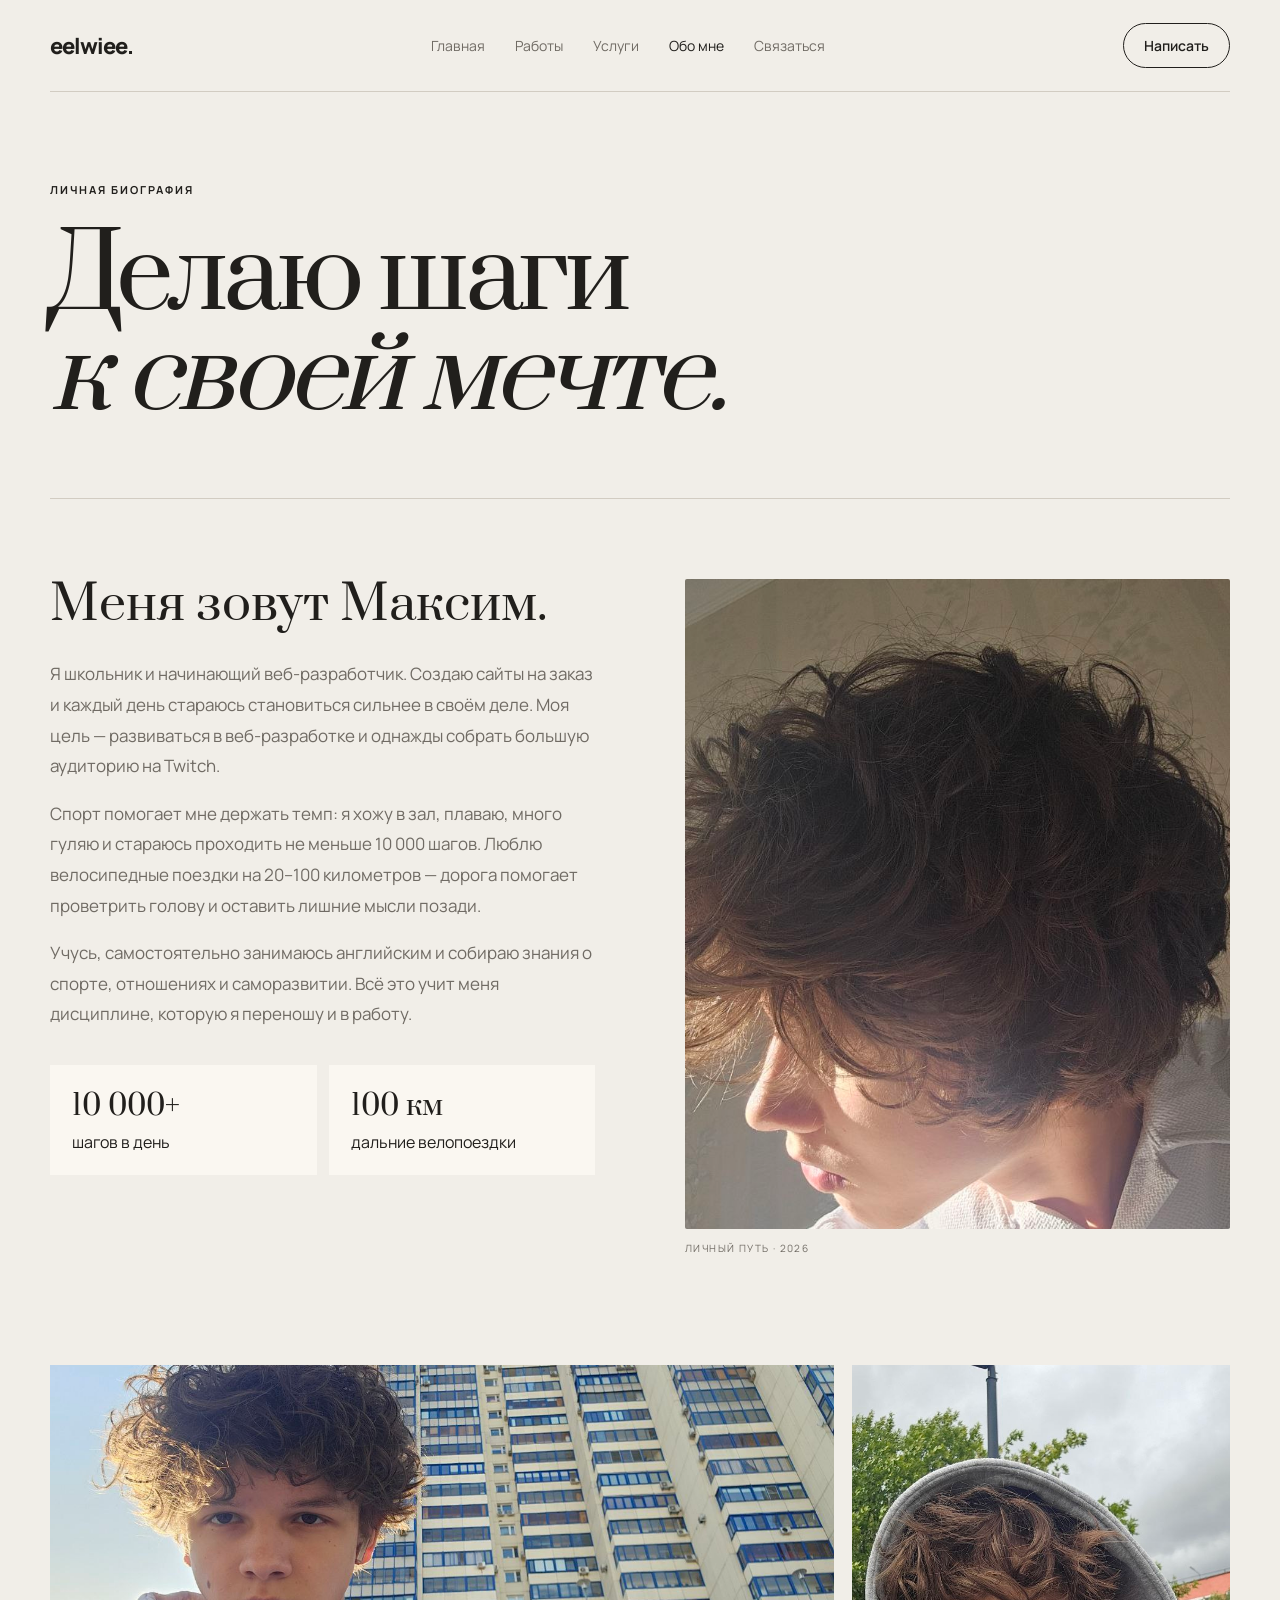
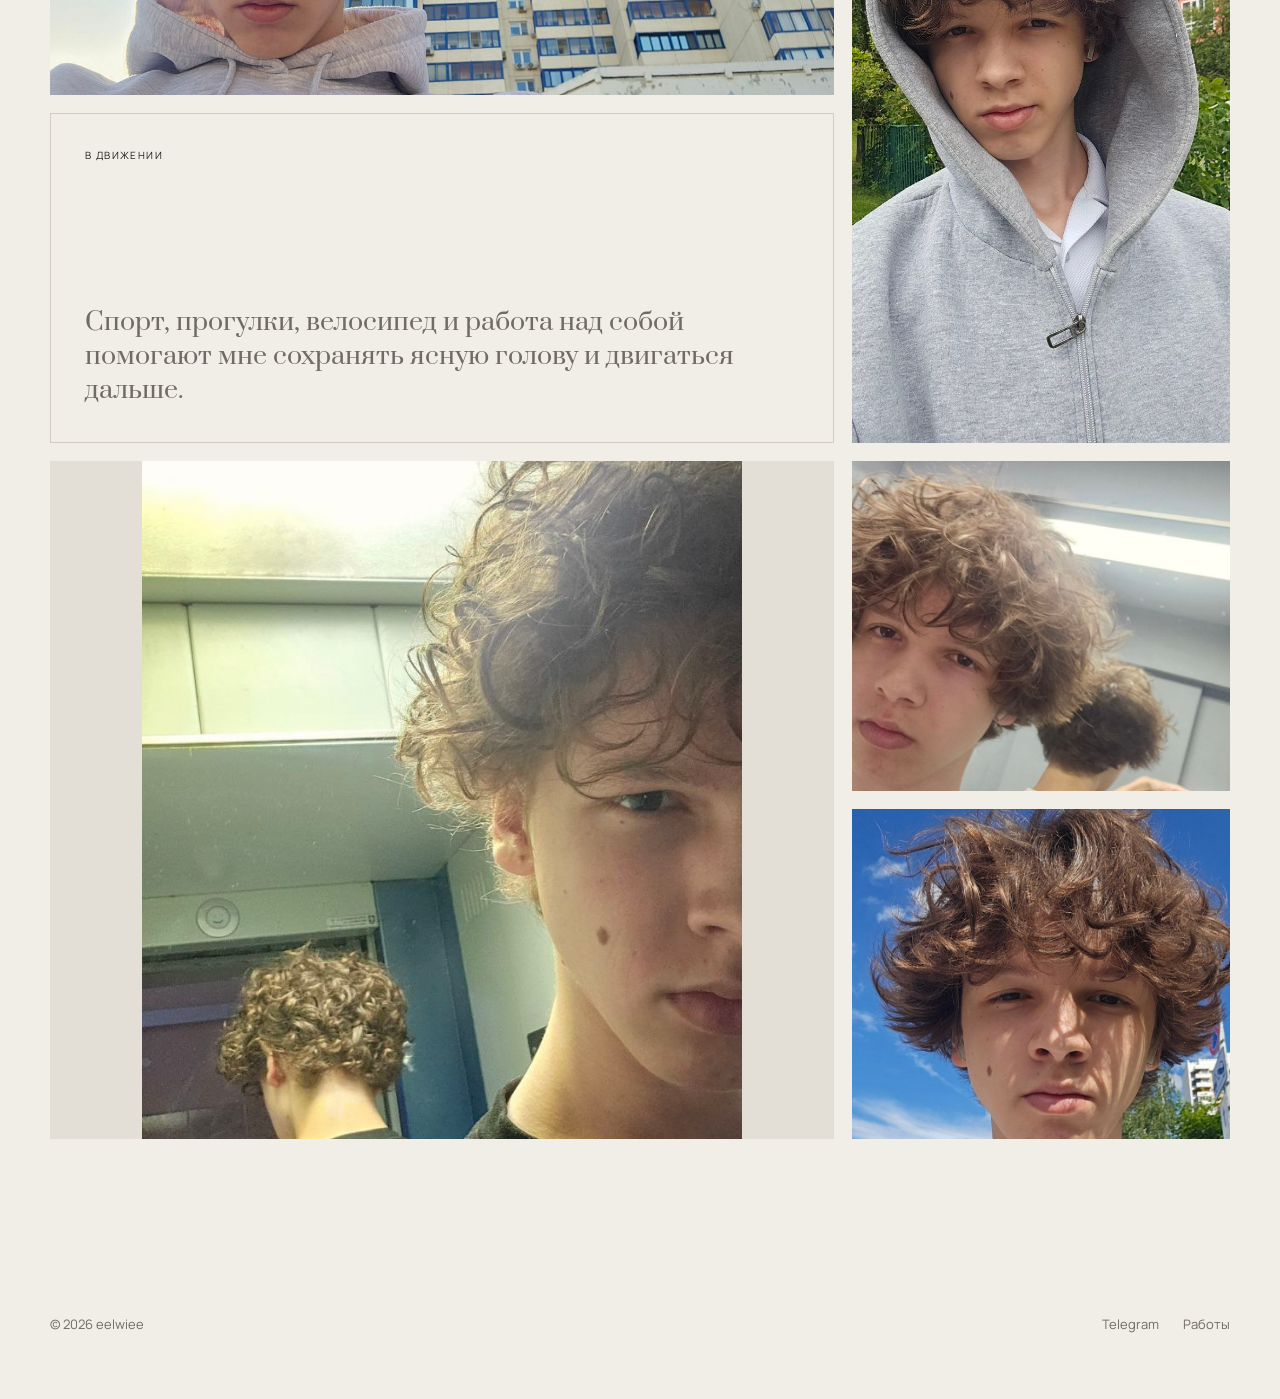
==== about.html @ b97e6ccf "Add files via upload" ====
<!doctype html>
<html lang="ru">
<head>
  <meta charset="utf-8">
  <meta name="viewport" content="width=device-width,initial-scale=1">
  <meta name="description" content="Биография Максима — веб-разработка, спорт и личный путь.">
  <title>Обо мне — eelwiee</title>
  <link rel="preconnect" href="https://fonts.googleapis.com">
  <link rel="preconnect" href="https://fonts.gstatic.com" crossorigin>
  <link href="https://fonts.googleapis.com/css2?family=Manrope:wght@400;500;600;700&family=Prata&display=swap" rel="stylesheet">
  <link rel="stylesheet" href="styles.css">
</head>
<body>
  <header class="header">
    <a class="logo" href="index.html">eelwiee<span>.</span></a>
    <nav class="nav"><a href="index.html">Главная</a><a href="portfolio.html">Работы</a><a href="services.html">Услуги</a><a class="active" href="about.html">Обо мне</a><a href="contact.html">Связаться</a></nav>
    <a class="header-cta" href="https://t.me/eelwiee" target="_blank" rel="noopener">Написать</a>
  </header>
  <main>
    <section class="page-hero wrap"><p class="kicker">Личная биография</p><h1>Делаю шаги<br><em>к своей мечте.</em></h1></section>
    <section class="about-layout wrap">
      <div class="about-copy">
        <h2>Меня зовут Максим.</h2>
        <p>Я школьник и начинающий веб-разработчик. Создаю сайты на заказ и каждый день стараюсь становиться сильнее в своём деле. Моя цель — развиваться в веб-разработке и однажды собрать большую аудиторию на Twitch.</p>
        <p>Спорт помогает мне держать темп: я хожу в зал, плаваю, много гуляю и стараюсь проходить не меньше 10 000 шагов. Люблю велосипедные поездки на 20–100 километров — дорога помогает проветрить голову и оставить лишние мысли позади.</p>
        <p>Учусь, самостоятельно занимаюсь английским и собираю знания о спорте, отношениях и саморазвитии. Всё это учит меня дисциплине, которую я переношу и в работу.</p>
        <div class="about-facts"><div><strong>10 000+</strong><span>шагов в день</span></div><div><strong>100 км</strong><span>дальние велопоездки</span></div></div>
      </div>
      <figure class="bio-portrait"><img src="assets/bio-04.png" alt="Максим в солнечном свете"><figcaption>Личный путь · 2026</figcaption></figure>
    </section>
    <section class="bio-gallery wrap" aria-label="Личные фотографии Максима">
      <figure class="bio-photo bio-photo--wide"><img src="assets/bio-01.png" alt="Максим на прогулке у дома" loading="lazy"></figure>
      <figure class="bio-photo bio-photo--portrait"><img src="assets/bio-02.png" alt="Портрет Максима на улице" loading="lazy"></figure>
      <div class="bio-gallery-note"><span>В движении</span><p>Спорт, прогулки, велосипед и работа над собой помогают мне сохранять ясную голову и двигаться дальше.</p></div>
      <figure class="bio-photo bio-photo--portrait bio-photo--framed"><img src="assets/bio-03-framed.png" alt="Максим перед зеркалом" loading="lazy"></figure>
      <figure class="bio-photo bio-photo--wide"><img src="assets/bio-05.png" alt="Портрет Максима" loading="lazy"></figure>
      <figure class="bio-photo bio-photo--wide bio-photo--sky"><img src="assets/bio-06.png" alt="Портрет Максима на фоне голубого неба" loading="lazy"></figure>
    </section>
  </main>
  <footer class="footer wrap"><span>© 2026 eelwiee</span><div><a href="https://t.me/eelwiee">Telegram</a><a href="portfolio.html">Работы</a></div></footer>
</body>
</html>
---- styles.css ----
:root{--paper:#f2eee7;--ink:#191816;--muted:#6d6962;--line:#d5cfc5;--coral:#ef6a50;--cream:#fffaf1;--dark:#22211f}*{box-sizing:border-box}html{scroll-behavior:smooth}body{margin:0;background:var(--paper);color:var(--ink);font-family:Manrope,sans-serif}a{color:inherit;text-decoration:none}.wrap,.header{width:min(1180px,calc(100% - 48px));margin-inline:auto}.header{height:92px;display:flex;align-items:center;justify-content:space-between;border-bottom:1px solid var(--line)}.logo{font-size:22px;font-weight:800;letter-spacing:-1px}.logo span,.kicker{color:var(--coral)}.nav{display:flex;gap:30px;font-size:14px;color:var(--muted)}.nav a{transition:.2s}.nav a:hover,.nav .active{color:var(--ink)}.header-cta{padding:12px 20px;border:1px solid var(--ink);border-radius:100px;font-size:14px;font-weight:600}.hero{padding:110px 0 120px}.kicker{margin:0 0 30px;font-size:11px;font-weight:700;letter-spacing:.18em;text-transform:uppercase}.hero h1,.section-title h2,.page-hero h1,.cta h2{margin:0;font-family:Prata,serif;font-weight:400;letter-spacing:-.045em;line-height:.98}.hero h1{font-size:clamp(58px,9vw,124px)}em{color:var(--coral);font-style:italic}.hero-bottom{margin-top:56px;display:flex;align-items:flex-end;justify-content:space-between;border-top:1px solid var(--line);padding-top:24px}.hero-bottom>p{max-width:540px;margin:0;color:var(--muted);font-size:18px;line-height:1.65}.actions{display:flex;align-items:center;gap:28px}.button{display:inline-flex;padding:16px 25px;background:var(--ink);color:white;border-radius:100px;font-weight:700;font-size:14px;transition:.25s}.button:hover{transform:translateY(-3px);background:var(--coral)}.text-link{font-size:14px;font-weight:700;border-bottom:1px solid}.work-preview{padding:100px 0}.section-title{display:flex;justify-content:space-between;align-items:flex-end;margin-bottom:48px}.section-title h2{font-size:clamp(42px,6vw,72px)}.project-grid{display:grid;grid-template-columns:1fr 1fr;gap:24px}.project{padding:18px;border-radius:8px}.project--peach{background:#e8c9b8}.project--ink{background:#29282a;color:white}.browser-frame{height:470px;background:white;overflow:hidden;border-radius:3px;position:relative}.browser-frame iframe{width:1440px;height:900px;border:0;transform:scale(.42);transform-origin:top left;pointer-events:none}.project-meta{display:flex;align-items:end;justify-content:space-between;padding:25px 7px 8px}.project-meta span{font-size:10px;text-transform:uppercase;letter-spacing:.12em;opacity:.65}.project-meta h3{margin:7px 0 0;font-family:Prata,serif;font-size:30px}.project-meta>a{width:46px;height:46px;border:1px solid currentColor;border-radius:50%;display:grid;place-items:center;font-size:20px;transition:.2s}.project-meta>a:hover{background:var(--coral);border-color:var(--coral);color:white}.short-offer{padding:110px 0}.offer-row{display:grid;grid-template-columns:70px 1fr 1fr;align-items:center;border-top:1px solid var(--line);padding:25px 0}.offer-row:last-of-type{border-bottom:1px solid var(--line)}.offer-row span{font-size:12px;color:var(--coral)}.offer-row h3{margin:0;font-family:Prata,serif;font-size:35px}.offer-row p{margin:0;color:var(--muted);line-height:1.6}.offer-link{display:inline-block;margin-top:30px}.cta{margin-top:80px;padding:90px;background:var(--coral);color:white;border-radius:8px}.cta .kicker{color:white;opacity:.75}.cta h2{font-size:clamp(48px,7vw,90px);margin-bottom:45px}.cta em{color:var(--cream)}.button--light{background:white;color:var(--ink)}.footer{height:150px;display:flex;align-items:center;justify-content:space-between;color:var(--muted);font-size:13px}.footer div{display:flex;gap:24px}.footer a:hover{color:var(--coral)}
/* Inner pages */
.page-hero{padding:90px 0 70px;border-bottom:1px solid var(--line)}.page-hero h1{font-size:clamp(55px,8vw,105px)}.page-hero p:last-child{max-width:560px;margin:30px 0 0;color:var(--muted);font-size:18px;line-height:1.65}.portfolio-list{padding:70px 0 110px}.portfolio-case{display:grid;grid-template-columns:1.15fr .85fr;gap:55px;padding:55px 0;border-bottom:1px solid var(--line)}.portfolio-case:first-child{padding-top:0}.case-preview{height:540px;padding:16px;border-radius:7px}.case-preview iframe{width:1440px;height:1000px;border:0;transform:scale(.43);transform-origin:top left;pointer-events:none}.case-copy{align-self:center}.case-copy .number{font-size:12px;color:var(--coral)}.case-copy h2{font:400 55px/1 Prata,serif;margin:22px 0}.case-copy p{color:var(--muted);line-height:1.7;margin:0 0 30px}.tags{display:flex;flex-wrap:wrap;gap:8px;margin-bottom:35px}.tags span{border:1px solid var(--line);border-radius:100px;padding:8px 12px;font-size:11px}.services-list{padding:50px 0 110px}.service-line{display:grid;grid-template-columns:60px 1fr 1fr;gap:35px;padding:38px 0;border-bottom:1px solid var(--line)}.service-line h2{font:400 42px/1.1 Prata,serif;margin:0}.service-line p{margin:0;color:var(--muted);line-height:1.7}.service-line .number{color:var(--coral);font-size:12px}.note-box{margin-top:60px;background:var(--cream);padding:45px;display:flex;justify-content:space-between;align-items:center}.note-box h3{font:400 32px Prata,serif;margin:0}.about-layout{display:grid;grid-template-columns:1fr 1fr;gap:90px;padding:80px 0 110px}.about-copy h2{font:400 48px/1.1 Prata,serif;margin:0 0 28px}.about-copy p{color:var(--muted);font-size:17px;line-height:1.8}.about-facts{display:grid;grid-template-columns:1fr 1fr;gap:12px;margin-top:35px}.about-facts div{padding:22px;background:var(--cream)}.about-facts strong{display:block;font:400 28px Prata,serif;margin-bottom:6px}.photo-placeholder{min-height:620px;background:#dfd8ce;display:grid;place-items:center;text-align:center;color:var(--muted);padding:30px}.photo-placeholder span{font:400 30px Prata,serif}.contact-layout{display:grid;grid-template-columns:1fr 1fr;gap:70px;padding:80px 0 120px}.contact-links{display:grid;gap:12px}.contact-link{display:flex;align-items:center;justify-content:space-between;padding:24px;border:1px solid var(--line);font-size:20px}.contact-link:hover{background:var(--coral);color:white;border-color:var(--coral)}.contact-copy h2{font:400 48px/1.1 Prata,serif;margin:0 0 25px}.contact-copy p{color:var(--muted);line-height:1.7}.contact-note{margin-top:30px;padding-top:20px;border-top:1px solid var(--line);font-size:13px!important}
@media(max-width:760px){.wrap,.header{width:min(100% - 28px,1180px)}.header{height:auto;padding:20px 0;flex-wrap:wrap;gap:18px}.nav{order:3;width:100%;overflow-x:auto;gap:20px;padding-bottom:4px}.header-cta{padding:9px 14px}.hero{padding:70px 0 80px}.hero h1{font-size:52px}.hero-bottom,.section-title{display:block}.hero-bottom .actions{margin-top:30px}.actions{align-items:flex-start;flex-direction:column;gap:18px}.work-preview,.short-offer{padding:70px 0}.section-title h2{font-size:44px}.section-title .kicker{margin-bottom:20px}.project-grid{grid-template-columns:1fr}.browser-frame{height:350px}.browser-frame iframe{transform:scale(.29)}.offer-row{grid-template-columns:35px 1fr}.offer-row p{grid-column:2;margin-top:10px}.offer-row h3{font-size:29px}.cta{margin-top:30px;padding:55px 25px}.footer{height:auto;padding:40px 0;align-items:flex-start;gap:24px}.footer div{flex-direction:column;gap:10px}.portfolio-case,.about-layout,.contact-layout{grid-template-columns:1fr;gap:35px}.portfolio-case{padding:40px 0}.case-preview{height:370px;overflow:hidden}.case-preview iframe{transform:scale(.29)}.case-copy h2{font-size:43px}.service-line{grid-template-columns:35px 1fr;gap:15px}.service-line p{grid-column:2}.service-line h2{font-size:32px}.note-box{display:block;padding:30px}.note-box .button{margin-top:25px}.about-layout{padding-top:50px}.photo-placeholder{min-height:430px;order:-1}.contact-layout{padding-top:50px}.page-hero{padding-top:65px}}

/* Portfolio details sit inside the visual field instead of a narrow side column. */
.portfolio-case{position:relative;display:block;padding:55px 0}
.case-preview{width:100%;height:620px;min-width:0;overflow:hidden}
.case-copy{position:absolute;z-index:2;right:44px;top:50%;width:min(390px,42%);padding:38px;background:rgba(242,238,231,.94);border:1px solid rgba(25,24,22,.12);border-radius:6px;box-shadow:0 18px 50px rgba(25,24,22,.12);transform:translateY(-50%);backdrop-filter:blur(12px)}
.portfolio-case:nth-child(2) .case-copy{background:rgba(242,238,231,.96)}

@media(max-width:760px){.portfolio-case{padding:35px 0}.case-preview{height:390px}.case-copy{position:relative;right:auto;top:auto;width:calc(100% - 28px);margin:-90px auto 0;padding:26px;transform:none}.case-copy h2{font-size:42px}}

/* Keep both featured projects inside the viewport. */
.project-grid{grid-template-columns:repeat(2,minmax(0,1fr));max-width:100%;overflow:hidden}
.project{min-width:0;max-width:100%;overflow:hidden}
.browser-frame{width:100%;height:390px}
.browser-frame iframe{display:block;transform:scale(.38)}

@media(max-width:760px){.project-grid{grid-template-columns:1fr;overflow:visible}.browser-frame{height:350px}.browser-frame iframe{transform:scale(.29)}}

/* Collaboration form */
.collab{margin-top:80px;padding:78px;display:grid;grid-template-columns:minmax(0,.9fr) minmax(360px,1fr);gap:100px;background:linear-gradient(135deg,#362a2d 0%,#211b1d 70%);color:#fff;border-radius:34px}.collab-intro{align-self:center}.collab-intro .kicker{color:#f3a9b6}.collab-intro h2{margin:0;font:400 clamp(45px,5vw,70px)/1.04 Prata,serif;letter-spacing:-.04em}.collab-intro h2 em{color:#f28ca4}.collab-intro>p:not(.kicker){max-width:430px;margin:34px 0 25px;color:#c5babe;font-size:16px;line-height:1.7}.collab-intro>a{color:#f4a4b5;font-weight:700;border-bottom:1px solid}.collab-form{display:grid;gap:26px}.collab-form label{display:grid;gap:10px}.collab-form label>span{color:#afa4a7;font-size:10px;font-weight:700;letter-spacing:.12em;text-transform:uppercase}.collab-form input,.collab-form select,.collab-form textarea{width:100%;padding:9px 3px 13px;border:0;border-bottom:1px solid #685c60;border-radius:0;outline:0;background:transparent;color:white;font:500 16px Manrope,sans-serif}.collab-form input:focus,.collab-form select:focus,.collab-form textarea:focus{border-color:#f28ca4}.collab-form input::placeholder,.collab-form textarea::placeholder{color:#746a6d}.collab-form select option{background:#292124;color:white}.collab-form textarea{resize:vertical;min-height:105px}.collab-submit{width:max-content;min-width:230px;padding:17px 23px;border:0;border-radius:100px;background:#f2a0b3;color:#2b2023;font:700 12px Manrope,sans-serif;letter-spacing:.08em;text-transform:uppercase;cursor:pointer;transition:.25s}.collab-submit b{margin-left:22px}.collab-submit:hover{background:white;transform:translateY(-2px)}.form-hint{margin:0;color:#756b6e;font-size:10px;line-height:1.5}.social-strip{padding:45px 0 80px;display:grid;grid-template-columns:repeat(3,1fr);gap:14px}.social-strip a{display:flex;justify-content:space-between;padding:22px 0;border-bottom:1px solid var(--line);font-weight:600}.social-strip a:hover{color:var(--coral)}

@media(max-width:850px){.collab{padding:45px 28px;grid-template-columns:1fr;gap:60px;border-radius:24px}.collab-form{gap:23px}.collab-submit{width:100%}.social-strip{grid-template-columns:1fr;padding-top:30px}}

/* Monochrome art direction */
:root{--paper:#f1eee8;--ink:#211f1c;--muted:#706b64;--line:#d2ccc2;--coral:#2d2a26;--cream:#faf7f1;--dark:#211f1c}
.logo span,.kicker{color:var(--ink)}
.button:hover{background:#514c45}
.hero em,.page-hero em{color:var(--ink)}
.project--peach{background:#d9d3c9}
.project--ink{background:#292622}
.browser-frame iframe,.case-preview iframe{filter:grayscale(1) sepia(.08) contrast(.97)}
.project-meta>a:hover{background:#fff;border-color:#fff;color:#111}
.offer-row span,.case-copy .number,.service-line .number{color:#39352f}
.cta{background:#24211e}
.cta .kicker{color:#fff}
.cta em{color:#cfc8bd}
.contact-link:hover{background:#292622;border-color:#292622}
.photo-placeholder{background:#ddd7cd}
.case-copy,.portfolio-case:nth-child(2) .case-copy{background:rgba(247,243,236,.95);border-color:rgba(45,40,34,.13);box-shadow:0 18px 50px rgba(45,40,34,.12)}
.collab{background:linear-gradient(135deg,#302c28 0%,#191715 72%)}
.collab-intro .kicker,.collab-intro h2 em,.collab-intro>a{color:#fff}
.collab-intro>p:not(.kicker){color:#c7c0b6}
.collab-form label>span{color:#b4ada4}
.collab-form input,.collab-form select,.collab-form textarea{border-color:#615b54}
.collab-form input:focus,.collab-form select:focus,.collab-form textarea:focus{border-color:#fff}
.collab-form input::placeholder,.collab-form textarea::placeholder{color:#8b847c}
.collab-form select option{background:#211f1c}
.collab-submit{background:#f1eee8;color:#211f1c}
.collab-submit:hover{background:#d8d1c7}
.form-hint{color:#948d84}
.social-strip a:hover{color:#39352f}

/* Biography photography */
.bio-portrait{margin:0;align-self:start}.bio-portrait img,.bio-photo img{display:block;width:100%;height:100%;object-fit:cover;filter:grayscale(.82) sepia(.12) contrast(.94)}.bio-portrait img{height:650px;object-position:53% center;border-radius:2px}.bio-portrait figcaption{padding-top:12px;color:var(--muted);font-size:10px;letter-spacing:.14em;text-transform:uppercase}.bio-gallery{display:grid;grid-template-columns:1.35fr .65fr;grid-auto-rows:330px;gap:18px;padding-bottom:110px}.bio-photo{margin:0;overflow:hidden;background:#d9d3c9}.bio-photo--wide{grid-row:span 1}.bio-photo--portrait{grid-row:span 2}.bio-photo:nth-of-type(1) img{object-position:center 42%}.bio-photo:nth-of-type(2) img{object-position:center 25%}.bio-photo:nth-of-type(3) img{object-position:center 22%}.bio-photo:nth-of-type(4) img{object-position:center 37%}.bio-gallery-note{display:flex;flex-direction:column;justify-content:space-between;padding:34px;border:1px solid var(--line)}.bio-gallery-note span{font-size:10px;letter-spacing:.14em;text-transform:uppercase}.bio-gallery-note p{margin:0;color:var(--muted);font:400 25px/1.35 Prata,serif}

@media(max-width:760px){.bio-portrait img{height:520px}.bio-gallery{grid-template-columns:1fr;grid-auto-rows:auto;gap:12px;padding-bottom:70px}.bio-photo,.bio-photo--portrait,.bio-photo--wide{grid-row:auto;height:430px}.bio-photo--wide{height:260px}.bio-gallery-note{min-height:260px;padding:26px}.bio-gallery-note p{font-size:22px}}

/* Keep portfolio previews and personal photography in their original colors. */
.browser-frame iframe,.case-preview iframe,.bio-portrait img,.bio-photo img{filter:none}

.bio-photo--framed{background:#e4dfd6}
.bio-photo--framed img{object-fit:contain;object-position:center}
.bio-photo--sky{background:#d9d3c9}
.bio-photo--sky::before{content:none}
.bio-photo--sky img{object-fit:cover;object-position:center 28%;filter:none}
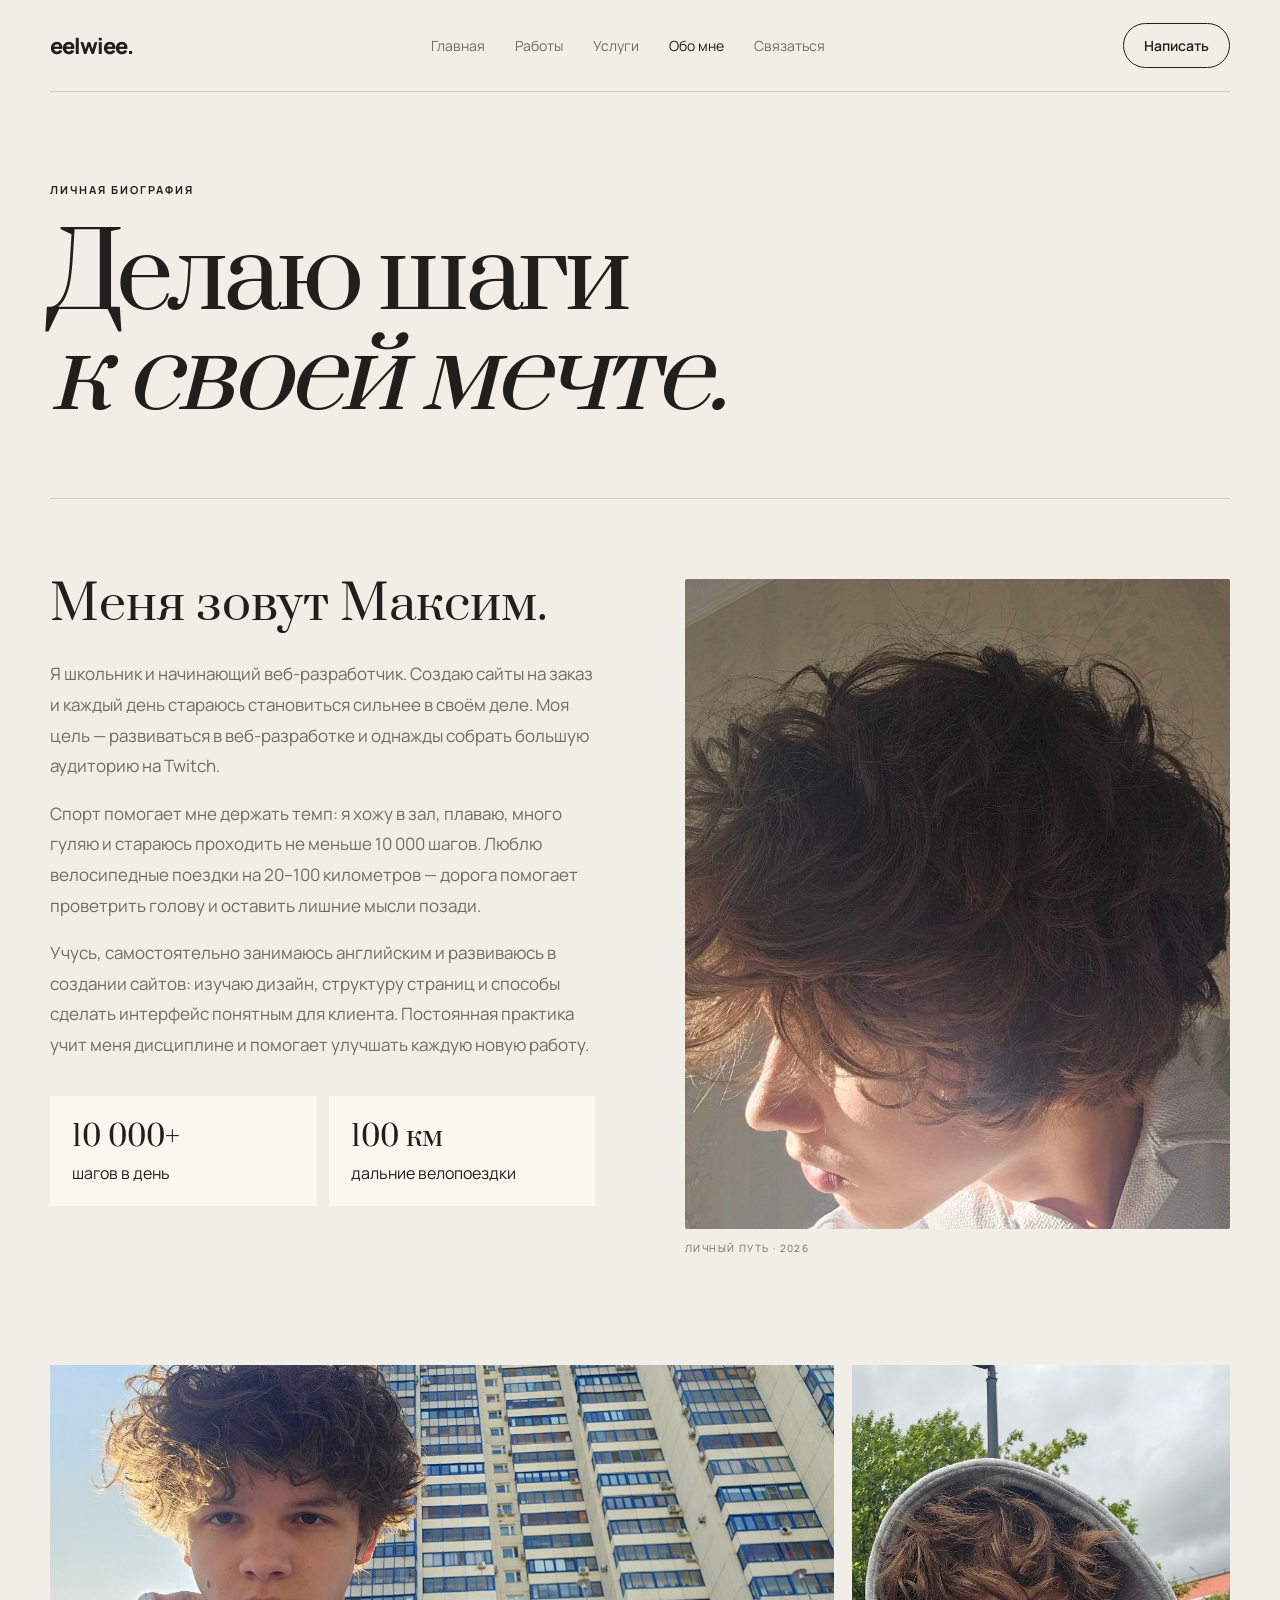
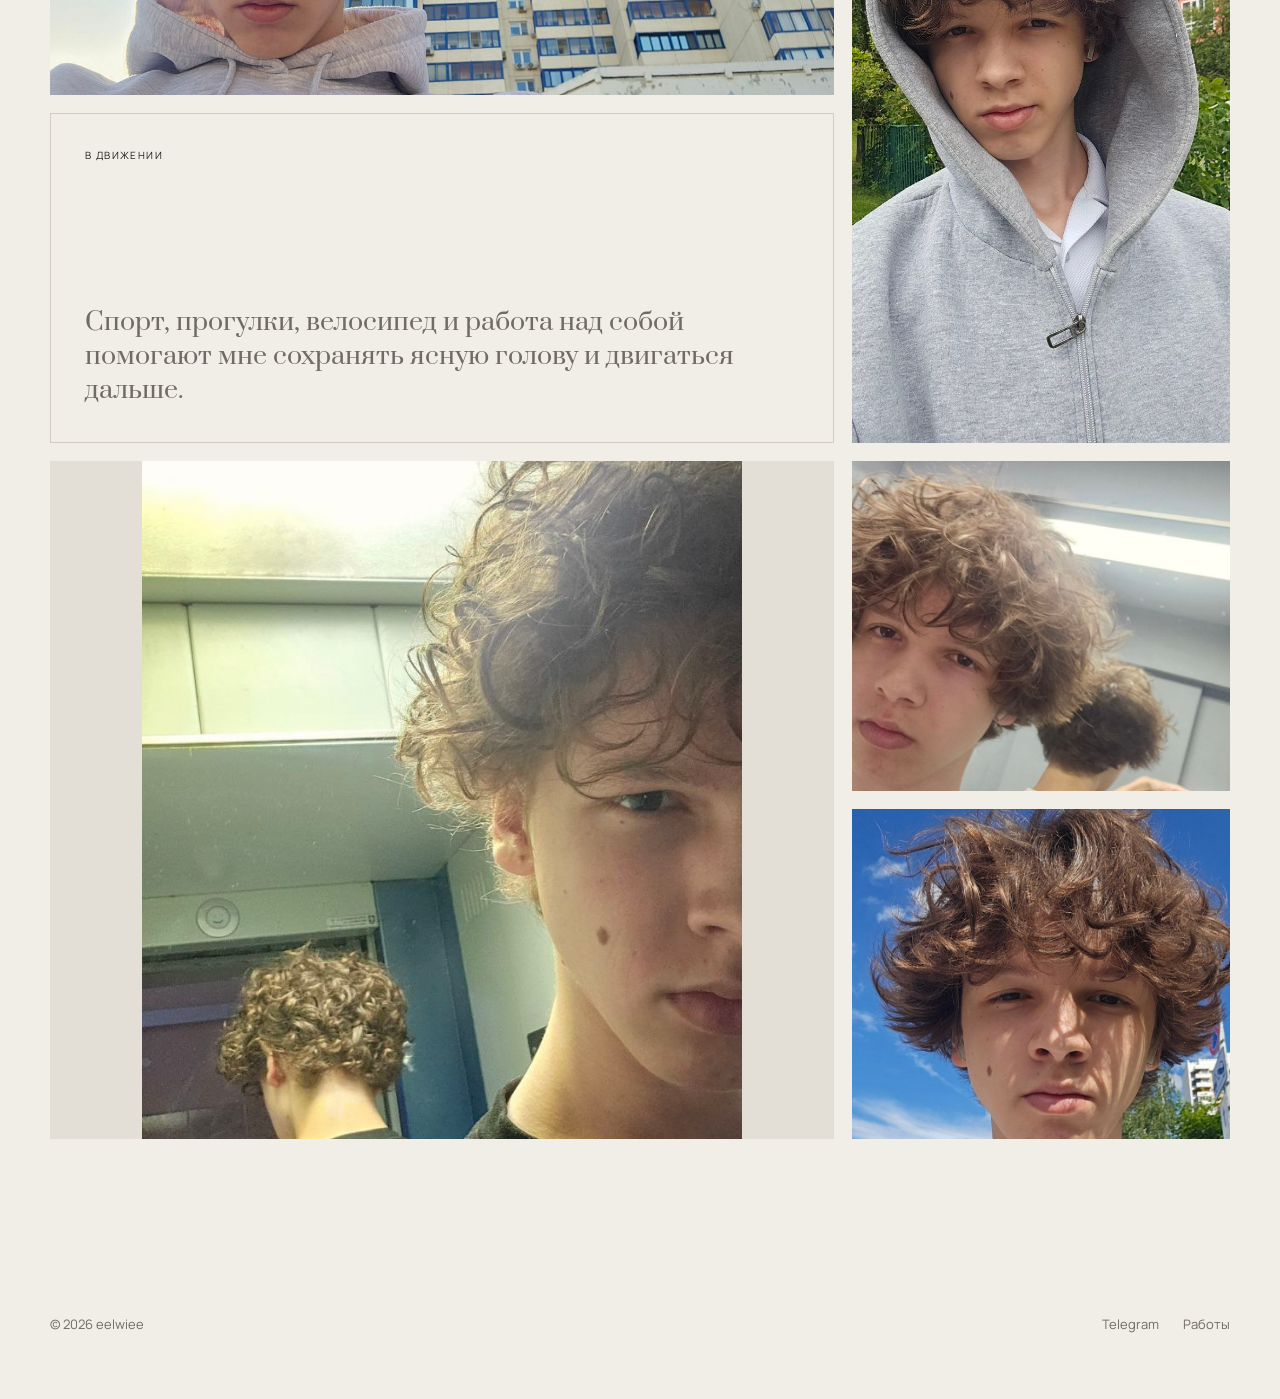
==== commit bd8f589d: "Add files via upload" ====
--- a/about.html
+++ b/about.html
@@ -23,7 +23,7 @@
         <h2>Меня зовут Максим.</h2>
         <p>Я школьник и начинающий веб-разработчик. Создаю сайты на заказ и каждый день стараюсь становиться сильнее в своём деле. Моя цель — развиваться в веб-разработке и однажды собрать большую аудиторию на Twitch.</p>
         <p>Спорт помогает мне держать темп: я хожу в зал, плаваю, много гуляю и стараюсь проходить не меньше 10 000 шагов. Люблю велосипедные поездки на 20–100 километров — дорога помогает проветрить голову и оставить лишние мысли позади.</p>
-        <p>Учусь, самостоятельно занимаюсь английским и собираю знания о спорте, отношениях и саморазвитии. Всё это учит меня дисциплине, которую я переношу и в работу.</p>
+        <p>Учусь, самостоятельно занимаюсь английским и развиваюсь в создании сайтов: изучаю дизайн, структуру страниц и способы сделать интерфейс понятным для клиента. Постоянная практика учит меня дисциплине и помогает улучшать каждую новую работу.</p>
         <div class="about-facts"><div><strong>10 000+</strong><span>шагов в день</span></div><div><strong>100 км</strong><span>дальние велопоездки</span></div></div>
       </div>
       <figure class="bio-portrait"><img src="assets/bio-04.png" alt="Максим в солнечном свете"><figcaption>Личный путь · 2026</figcaption></figure>
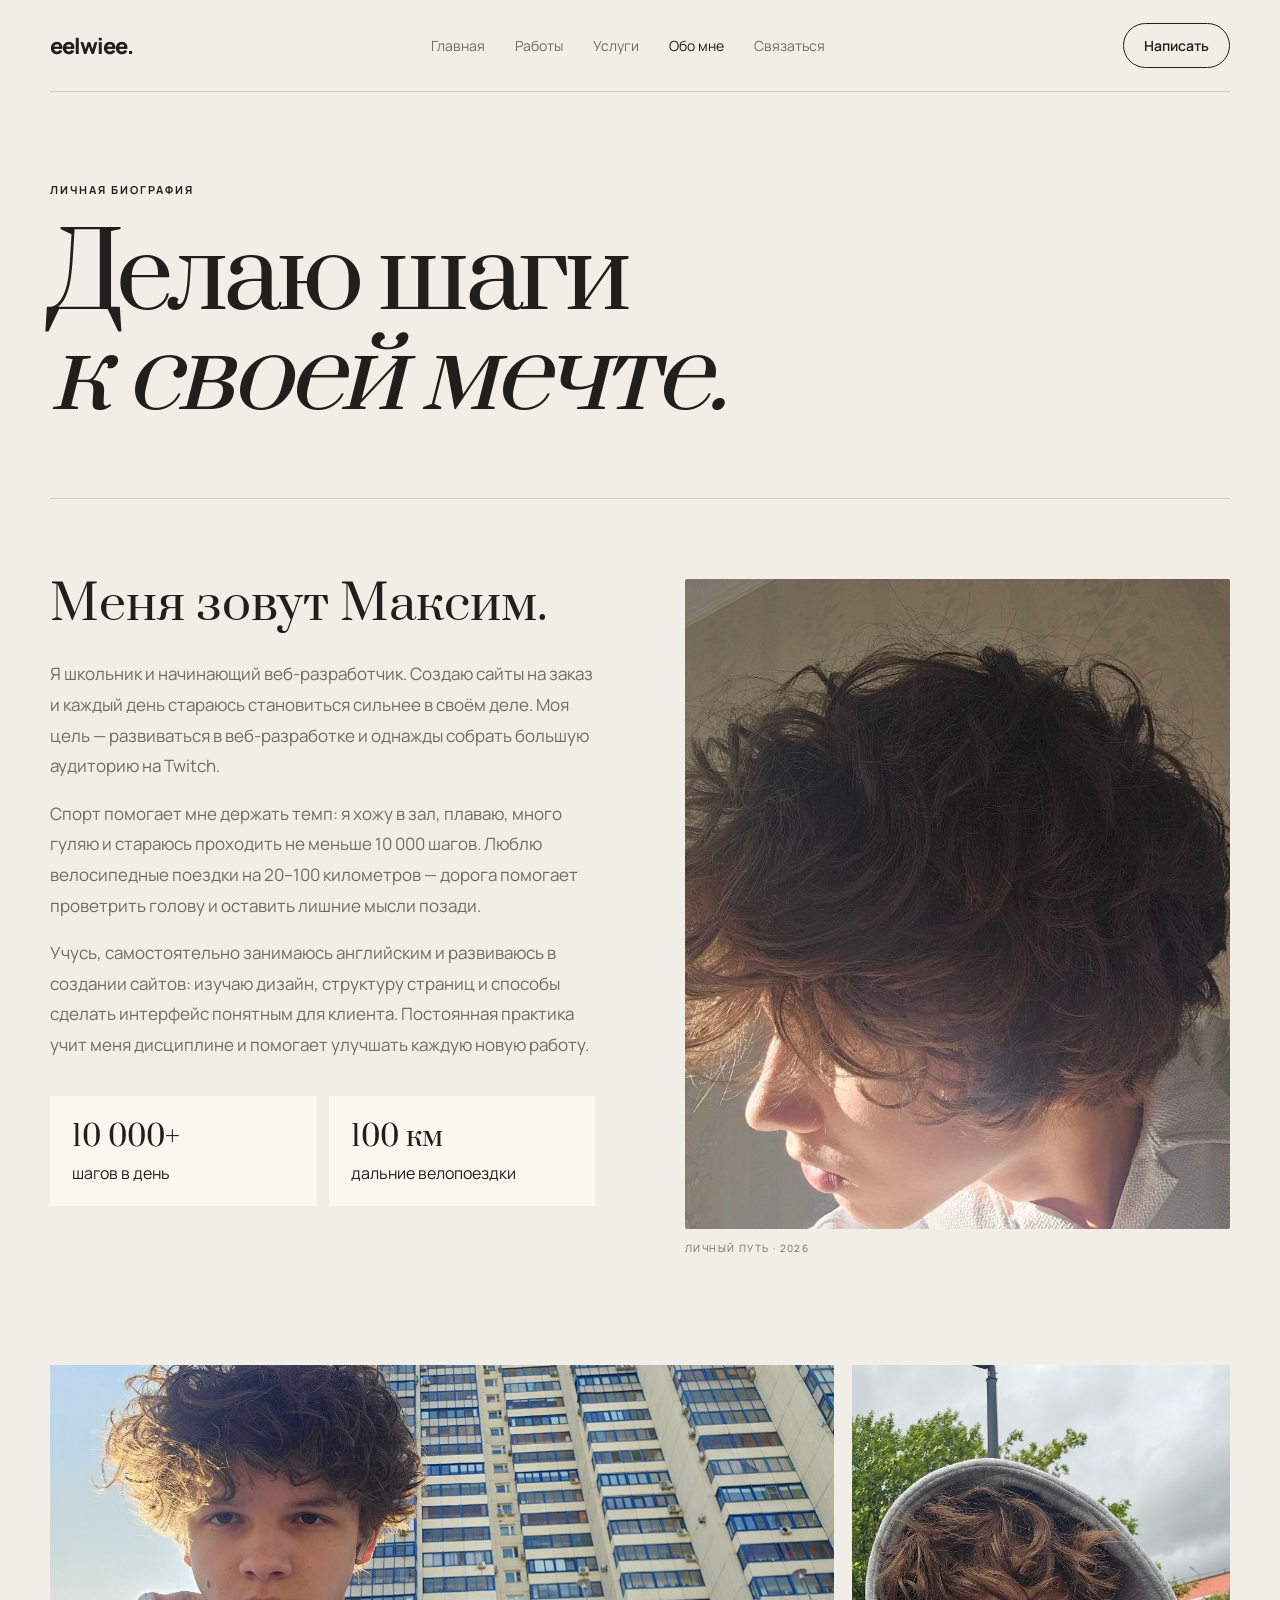
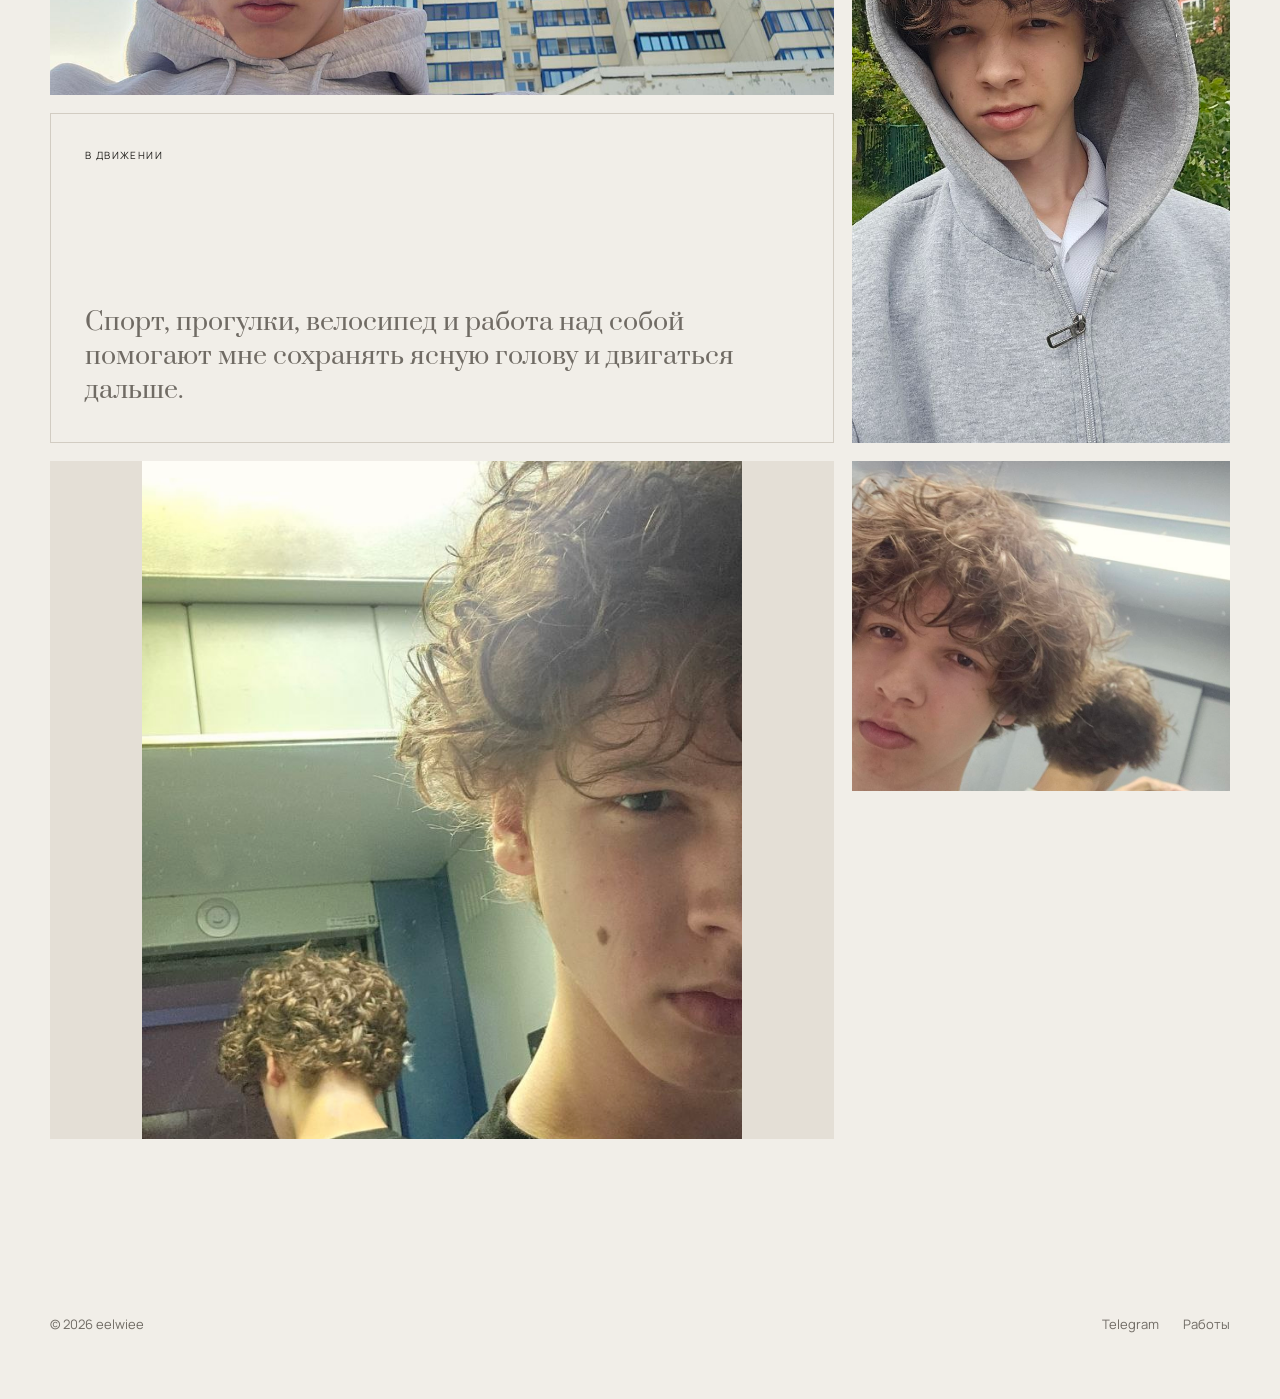
==== commit d0643c3f: "Add files via upload" ====
--- a/about.html
+++ b/about.html
@@ -34,7 +34,6 @@
       <div class="bio-gallery-note"><span>В движении</span><p>Спорт, прогулки, велосипед и работа над собой помогают мне сохранять ясную голову и двигаться дальше.</p></div>
       <figure class="bio-photo bio-photo--portrait bio-photo--framed"><img src="assets/bio-03-framed.png" alt="Максим перед зеркалом" loading="lazy"></figure>
       <figure class="bio-photo bio-photo--wide"><img src="assets/bio-05.png" alt="Портрет Максима" loading="lazy"></figure>
-      <figure class="bio-photo bio-photo--wide bio-photo--sky"><img src="assets/bio-06.png" alt="Портрет Максима на фоне голубого неба" loading="lazy"></figure>
     </section>
   </main>
   <footer class="footer wrap"><span>© 2026 eelwiee</span><div><a href="https://t.me/eelwiee">Telegram</a><a href="portfolio.html">Работы</a></div></footer>
--- a/styles.css
+++ b/styles.css
@@ -63,6 +63,3 @@
 
 .bio-photo--framed{background:#e4dfd6}
 .bio-photo--framed img{object-fit:contain;object-position:center}
-.bio-photo--sky{background:#d9d3c9}
-.bio-photo--sky::before{content:none}
-.bio-photo--sky img{object-fit:cover;object-position:center 28%;filter:none}
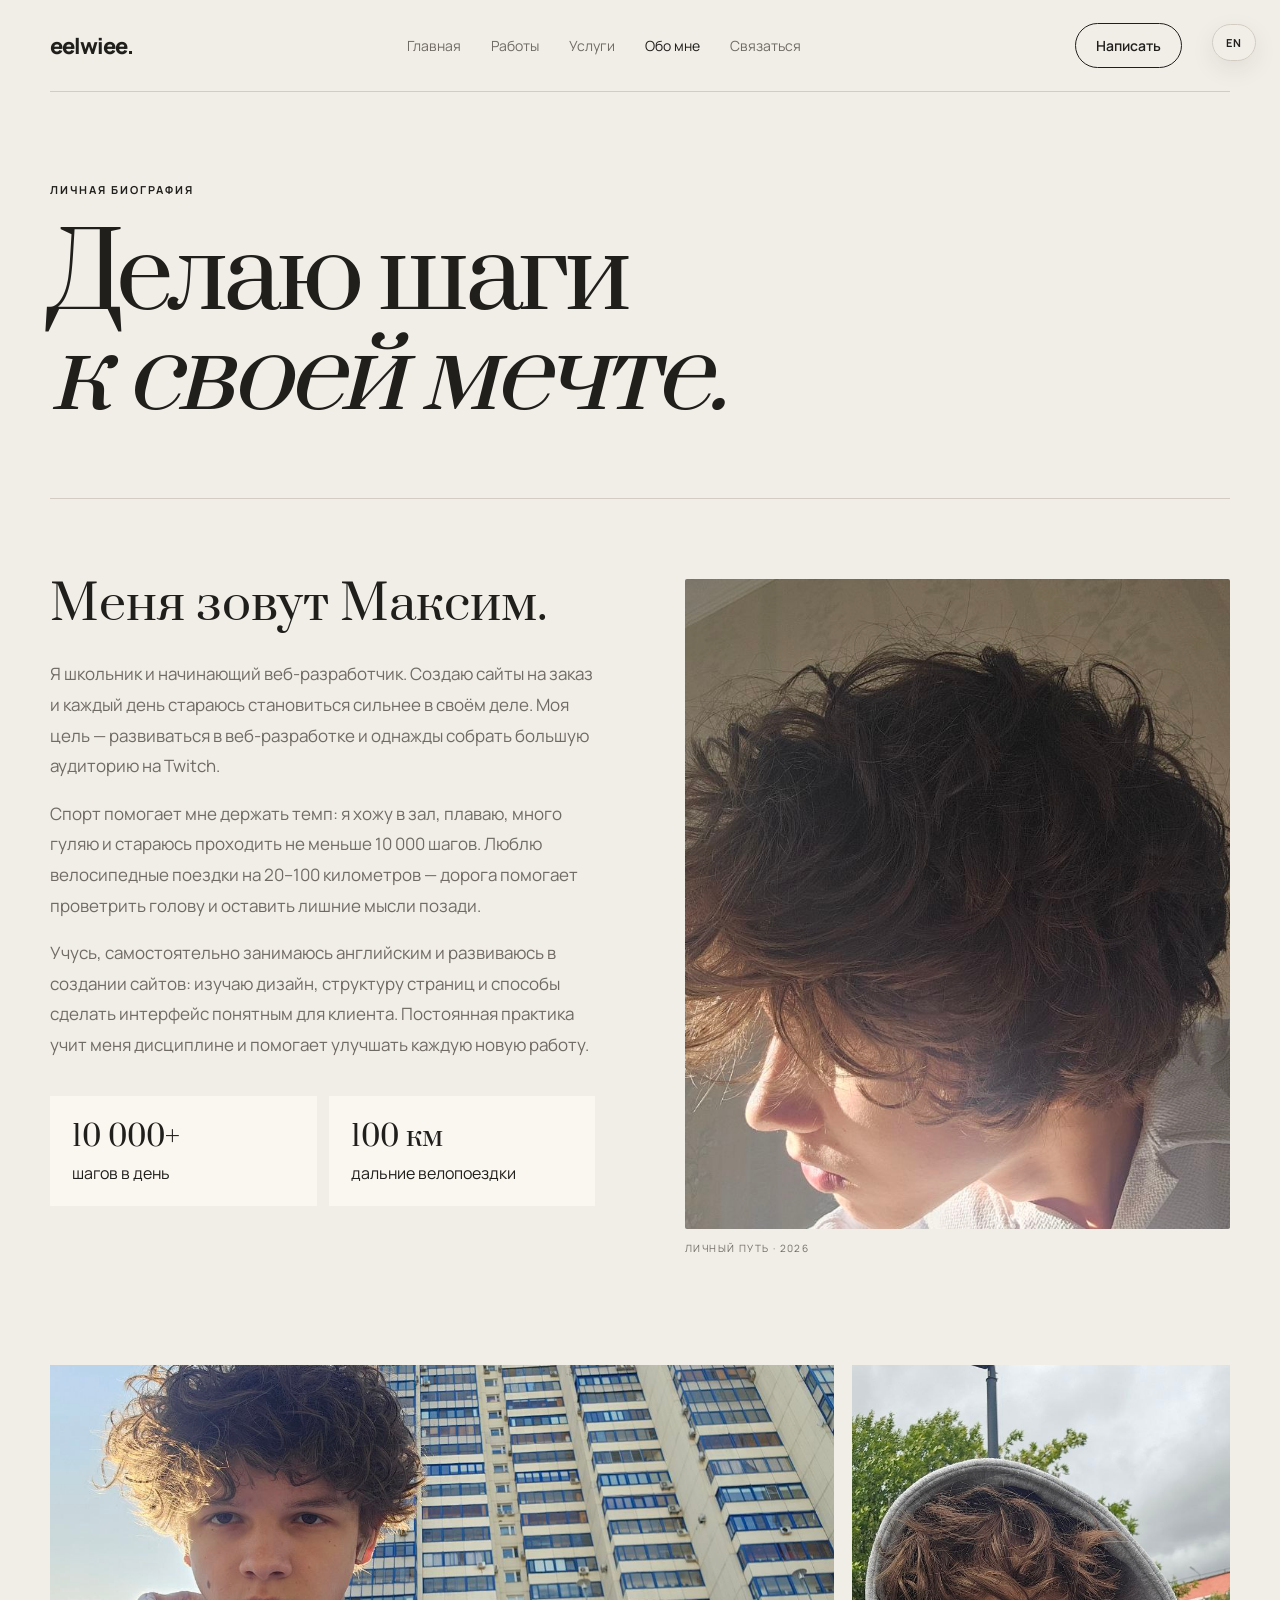
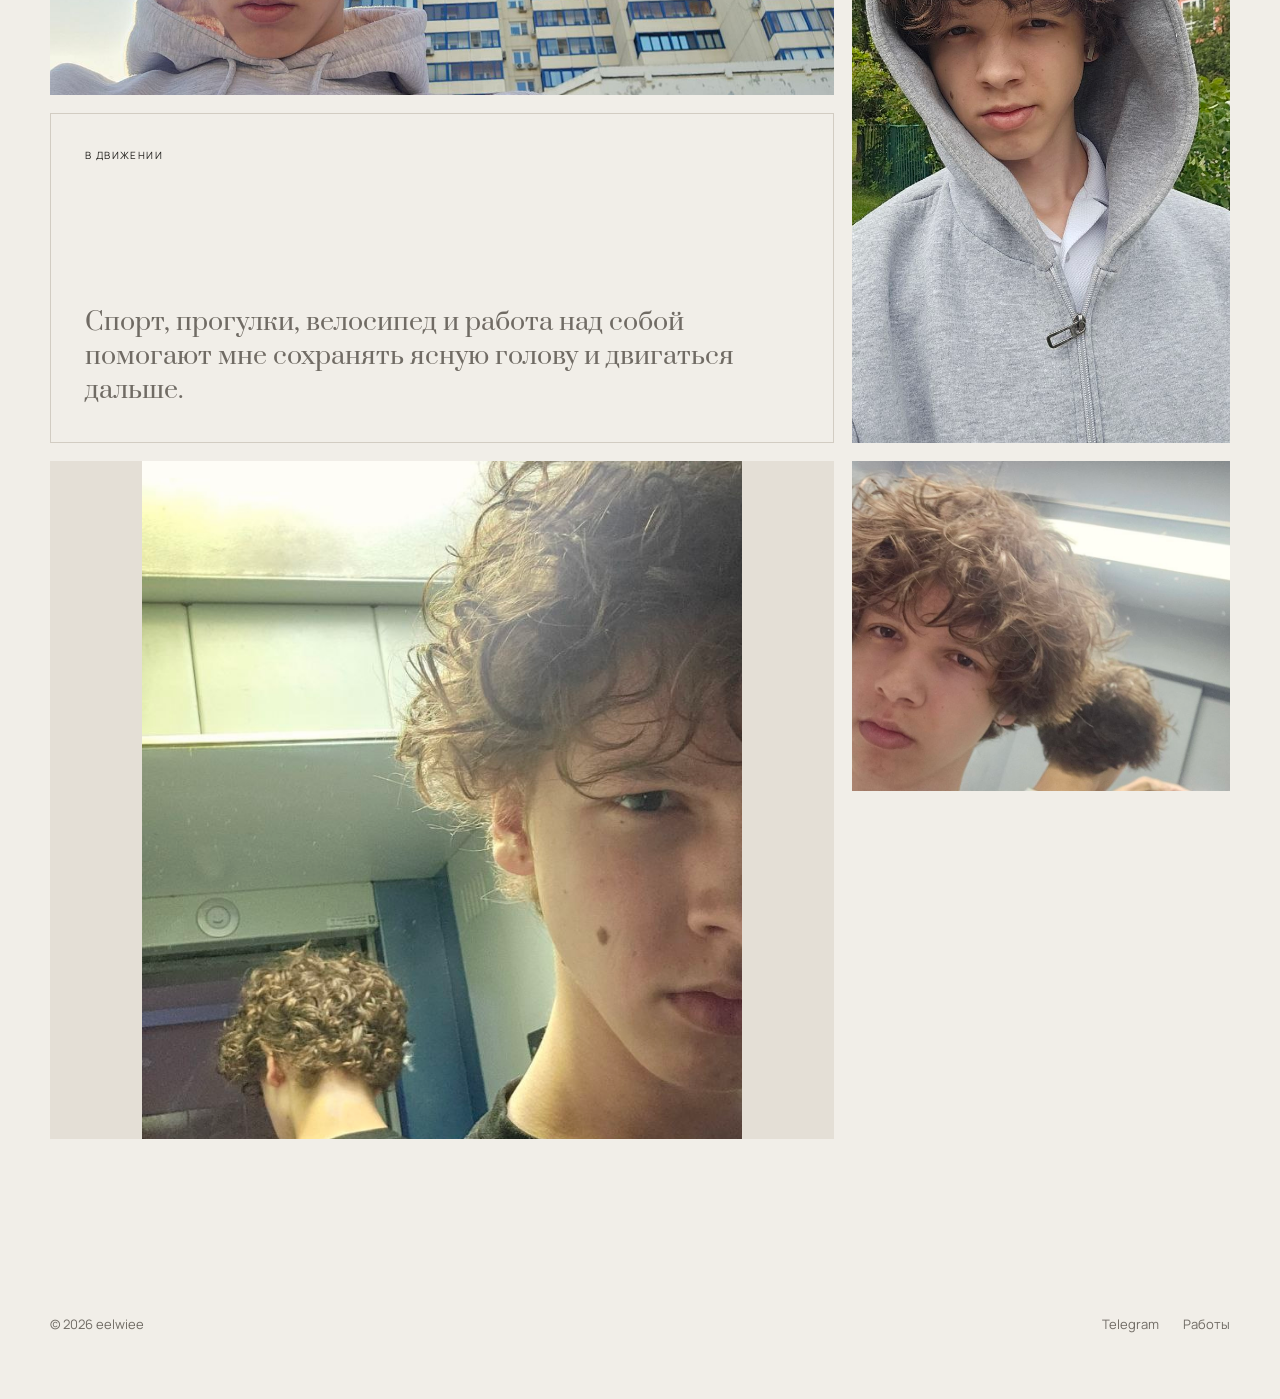
==== commit ddedc6ff: "Add files via upload" ====
--- a/about.html
+++ b/about.html
@@ -5,10 +5,12 @@
   <meta name="viewport" content="width=device-width,initial-scale=1">
   <meta name="description" content="Биография Максима — веб-разработка, спорт и личный путь.">
   <title>Обо мне — eelwiee</title>
+  <link rel="icon" href="/favicon.png" type="image/png" sizes="512x512">
   <link rel="preconnect" href="https://fonts.googleapis.com">
   <link rel="preconnect" href="https://fonts.gstatic.com" crossorigin>
   <link href="https://fonts.googleapis.com/css2?family=Manrope:wght@400;500;600;700&family=Prata&display=swap" rel="stylesheet">
   <link rel="stylesheet" href="styles.css">
+  <script src="lang.js" defer></script>
 </head>
 <body>
   <header class="header">
--- a/styles.css
+++ b/styles.css
@@ -63,3 +63,17 @@
 
 .bio-photo--framed{background:#e4dfd6}
 .bio-photo--framed img{object-fit:contain;object-position:center}
+
+/* Third featured project */
+.project--forest{background:#242820;color:#f4f0e8}
+.project--wide{grid-column:1/-1}
+.project--wide .browser-frame{height:500px}
+.project--wide .browser-frame iframe{transform:scale(.72)}
+.project--featured{outline:1px solid rgba(33,31,28,.14);outline-offset:5px}
+
+@media(max-width:760px){.project--wide{grid-column:auto}.project--wide .browser-frame{height:350px}.project--wide .browser-frame iframe{transform:scale(.29)}}
+
+/* Language switcher */
+.header{gap:0}.header .logo{margin-right:0}.header-cta{margin-right:48px}.lang-toggle{position:fixed;z-index:1000;top:24px;right:24px;padding:10px 13px;border:1px solid var(--line);border-radius:100px;background:rgba(241,238,232,.92);color:var(--ink);font:700 11px Manrope,sans-serif;letter-spacing:.08em;cursor:pointer;box-shadow:0 8px 24px rgba(33,31,28,.08);backdrop-filter:blur(10px);transition:background .2s,color .2s,border-color .2s}.lang-toggle:hover{background:var(--ink);border-color:var(--ink);color:var(--paper)}
+
+@media(max-width:760px){.lang-toggle{top:18px;right:14px}.header-cta{margin-left:0;margin-right:48px}.header .nav{order:4}}
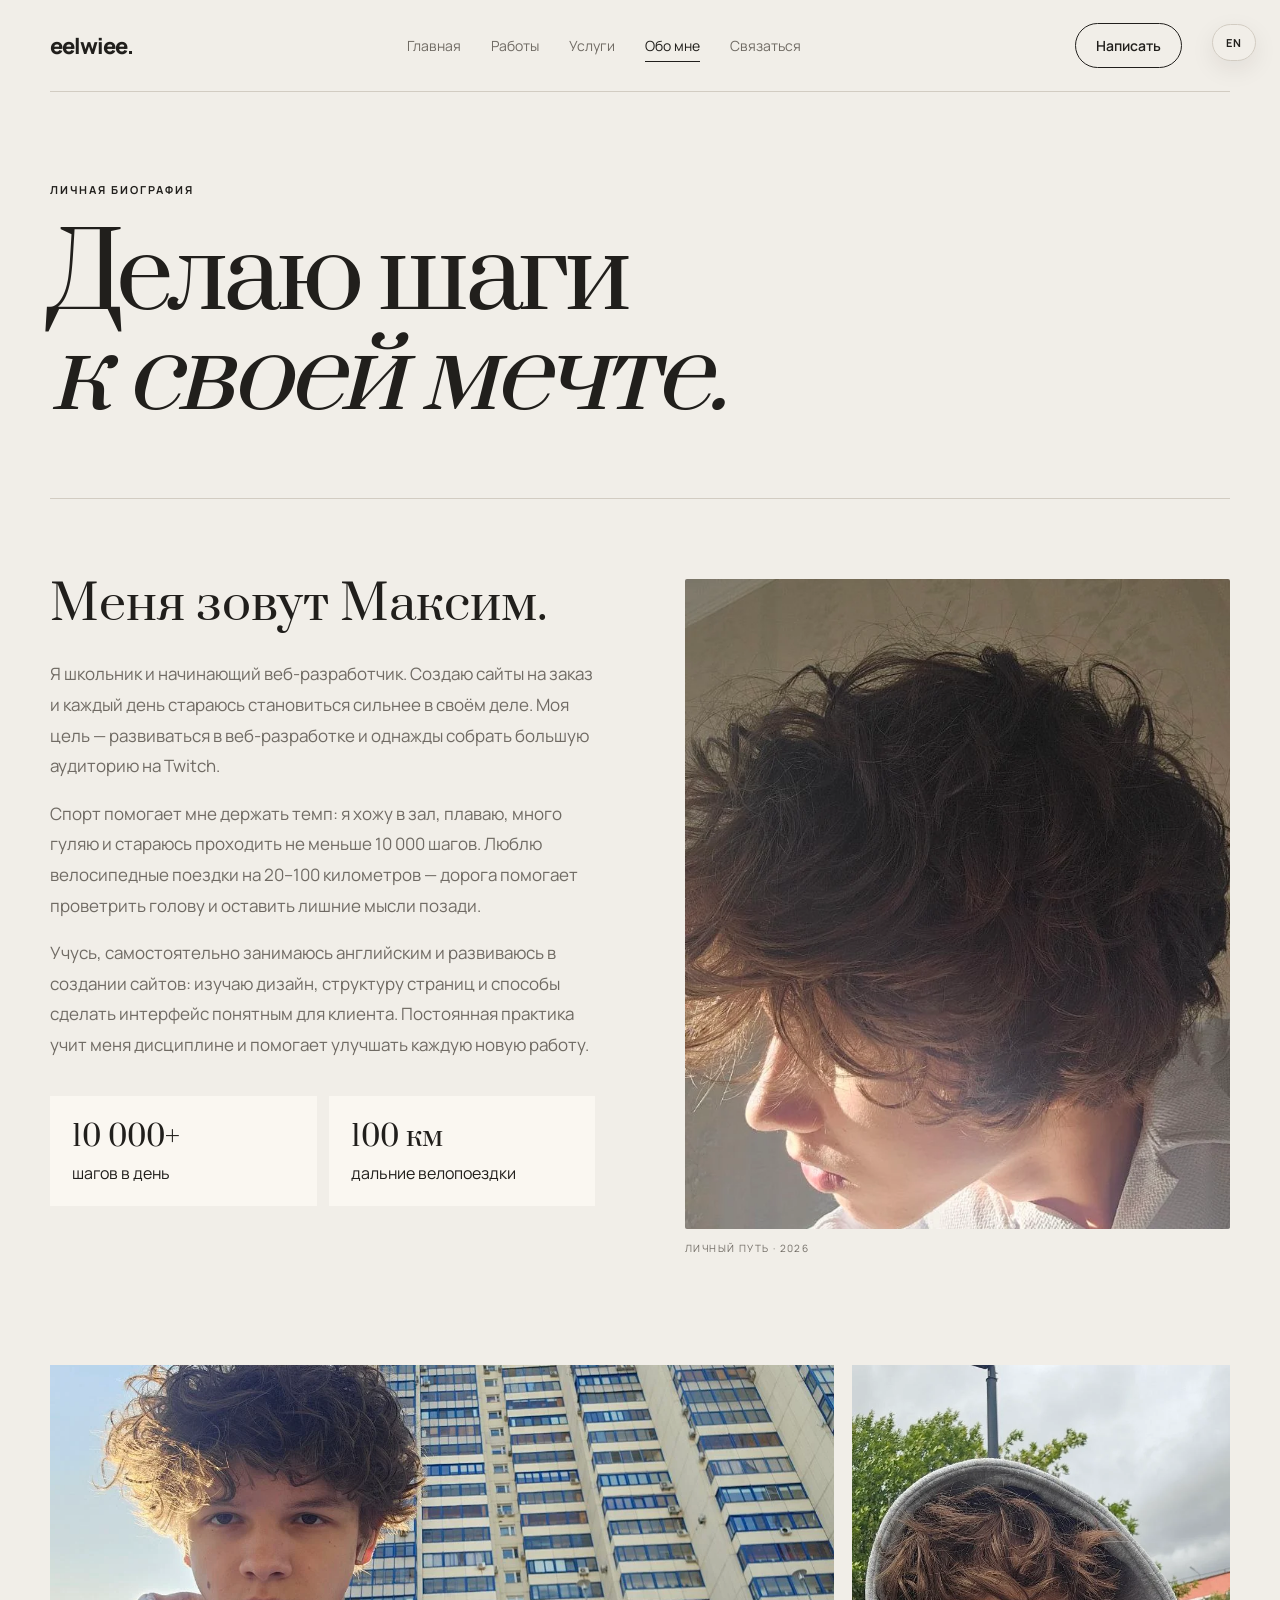
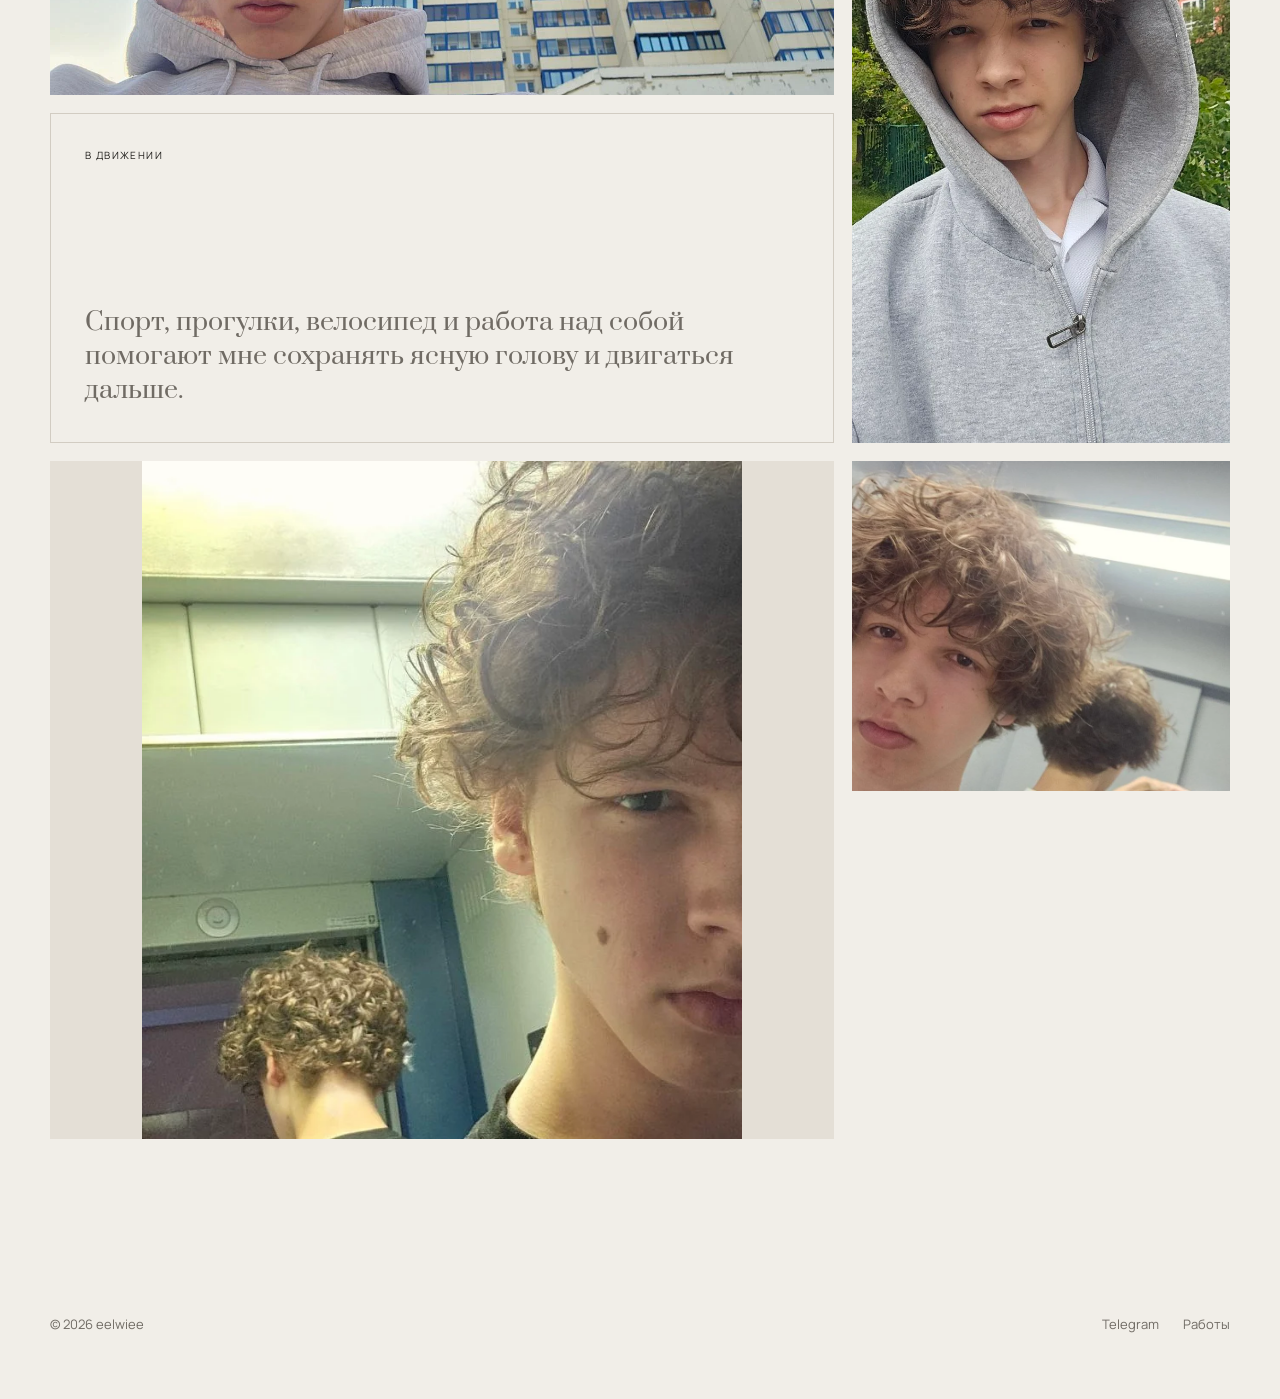
==== commit 85157d90: "Add files via upload" ====
--- a/about.html
+++ b/about.html
@@ -11,6 +11,7 @@
   <link href="https://fonts.googleapis.com/css2?family=Manrope:wght@400;500;600;700&family=Prata&display=swap" rel="stylesheet">
   <link rel="stylesheet" href="styles.css">
   <script src="lang.js" defer></script>
+  <script src="motion.js" defer></script>
 </head>
 <body>
   <header class="header">
@@ -28,14 +29,14 @@
         <p>Учусь, самостоятельно занимаюсь английским и развиваюсь в создании сайтов: изучаю дизайн, структуру страниц и способы сделать интерфейс понятным для клиента. Постоянная практика учит меня дисциплине и помогает улучшать каждую новую работу.</p>
         <div class="about-facts"><div><strong>10 000+</strong><span>шагов в день</span></div><div><strong>100 км</strong><span>дальние велопоездки</span></div></div>
       </div>
-      <figure class="bio-portrait"><img src="assets/bio-04.png" alt="Максим в солнечном свете"><figcaption>Личный путь · 2026</figcaption></figure>
+      <figure class="bio-portrait"><img src="assets/bio-04.webp" alt="Максим в солнечном свете" decoding="async"><figcaption>Личный путь · 2026</figcaption></figure>
     </section>
     <section class="bio-gallery wrap" aria-label="Личные фотографии Максима">
-      <figure class="bio-photo bio-photo--wide"><img src="assets/bio-01.png" alt="Максим на прогулке у дома" loading="lazy"></figure>
-      <figure class="bio-photo bio-photo--portrait"><img src="assets/bio-02.png" alt="Портрет Максима на улице" loading="lazy"></figure>
+      <figure class="bio-photo bio-photo--wide"><img src="assets/bio-01.webp" alt="Максим на прогулке у дома" loading="lazy" decoding="async"></figure>
+      <figure class="bio-photo bio-photo--portrait"><img src="assets/bio-02.webp" alt="Портрет Максима на улице" loading="lazy" decoding="async"></figure>
       <div class="bio-gallery-note"><span>В движении</span><p>Спорт, прогулки, велосипед и работа над собой помогают мне сохранять ясную голову и двигаться дальше.</p></div>
-      <figure class="bio-photo bio-photo--portrait bio-photo--framed"><img src="assets/bio-03-framed.png" alt="Максим перед зеркалом" loading="lazy"></figure>
-      <figure class="bio-photo bio-photo--wide"><img src="assets/bio-05.png" alt="Портрет Максима" loading="lazy"></figure>
+      <figure class="bio-photo bio-photo--portrait bio-photo--framed"><img src="assets/bio-03-framed.webp" alt="Максим перед зеркалом" loading="lazy" decoding="async"></figure>
+      <figure class="bio-photo bio-photo--wide"><img src="assets/bio-05.webp" alt="Портрет Максима" loading="lazy" decoding="async"></figure>
     </section>
   </main>
   <footer class="footer wrap"><span>© 2026 eelwiee</span><div><a href="https://t.me/eelwiee">Telegram</a><a href="portfolio.html">Работы</a></div></footer>
--- a/styles.css
+++ b/styles.css
@@ -77,3 +77,123 @@
 .header{gap:0}.header .logo{margin-right:0}.header-cta{margin-right:48px}.lang-toggle{position:fixed;z-index:1000;top:24px;right:24px;padding:10px 13px;border:1px solid var(--line);border-radius:100px;background:rgba(241,238,232,.92);color:var(--ink);font:700 11px Manrope,sans-serif;letter-spacing:.08em;cursor:pointer;box-shadow:0 8px 24px rgba(33,31,28,.08);backdrop-filter:blur(10px);transition:background .2s,color .2s,border-color .2s}.lang-toggle:hover{background:var(--ink);border-color:var(--ink);color:var(--paper)}
 
 @media(max-width:760px){.lang-toggle{top:18px;right:14px}.header-cta{margin-left:0;margin-right:48px}.header .nav{order:4}}
+
+/* Lightweight motion and rendering performance */
+:root{
+  --motion-ease-out:cubic-bezier(.23,1,.32,1);
+  --motion-ease-in-out:cubic-bezier(.77,0,.175,1);
+}
+
+body{
+  animation:initial-page-in .55s var(--motion-ease-out) both;
+}
+
+.motion-item{
+  opacity:0;
+  transform:translate3d(0,24px,0);
+  transition:opacity .8s var(--motion-ease-out),transform .8s var(--motion-ease-out);
+  transition-delay:var(--motion-delay,0ms);
+}
+
+.motion-item.is-visible{
+  opacity:1;
+  transform:translate3d(0,0,0);
+}
+
+.browser-frame,.case-preview{
+  overflow:hidden;
+}
+
+.browser-frame img,.case-preview img{
+  display:block;
+  width:100%;
+  height:100%;
+  object-fit:cover;
+  object-position:top center;
+  transform:scale(1.001);
+  transition:transform .8s var(--motion-ease-out);
+}
+
+.portfolio-case,.service-line,.bio-photo{
+  content-visibility:auto;
+  contain-intrinsic-size:auto 520px;
+}
+
+.button,.collab-submit,.project-meta>a{
+  transition:transform .18s var(--motion-ease-out),background-color .18s ease,color .18s ease,border-color .18s ease;
+}
+
+.lang-toggle{
+  background:var(--paper);
+  backdrop-filter:none;
+  transition:background-color .18s ease,color .18s ease,border-color .18s ease;
+}
+
+.nav a{
+  position:relative;
+  transition:color .18s ease,opacity .18s ease;
+}
+
+.nav a::after{
+  position:absolute;
+  right:0;
+  bottom:-7px;
+  left:0;
+  height:1px;
+  background:currentColor;
+  content:"";
+  transform:scaleX(0);
+  transform-origin:right;
+  transition:transform .35s var(--motion-ease-out);
+}
+
+.nav a.active::after{
+  transform:scaleX(1);
+}
+
+@media(hover:hover) and (pointer:fine){
+  .project:hover .browser-frame img,.portfolio-case:hover .case-preview img{
+    transform:scale(1.025);
+  }
+
+  .nav a:hover::after{
+    transform:scaleX(1);
+    transform-origin:left;
+  }
+}
+
+@view-transition{
+  navigation:auto;
+}
+
+::view-transition-old(root){
+  animation:.22s var(--motion-ease-in-out) both page-out;
+}
+
+::view-transition-new(root){
+  animation:.42s var(--motion-ease-out) both page-in;
+}
+
+@keyframes page-out{
+  to{opacity:0;transform:translate3d(0,-8px,0)}
+}
+
+@keyframes page-in{
+  from{opacity:0;transform:translate3d(0,12px,0)}
+}
+
+@keyframes initial-page-in{
+  from{opacity:0;transform:translate3d(0,10px,0)}
+}
+
+@media(prefers-reduced-motion:reduce){
+  html{scroll-behavior:auto}
+  body,.motion-item,.browser-frame img,.case-preview img,.button,.collab-submit,.project-meta>a,.nav a::after{
+    animation:none!important;
+    transition-duration:.001ms!important;
+  }
+  .motion-item{
+    opacity:1;
+    transform:none;
+  }
+}
